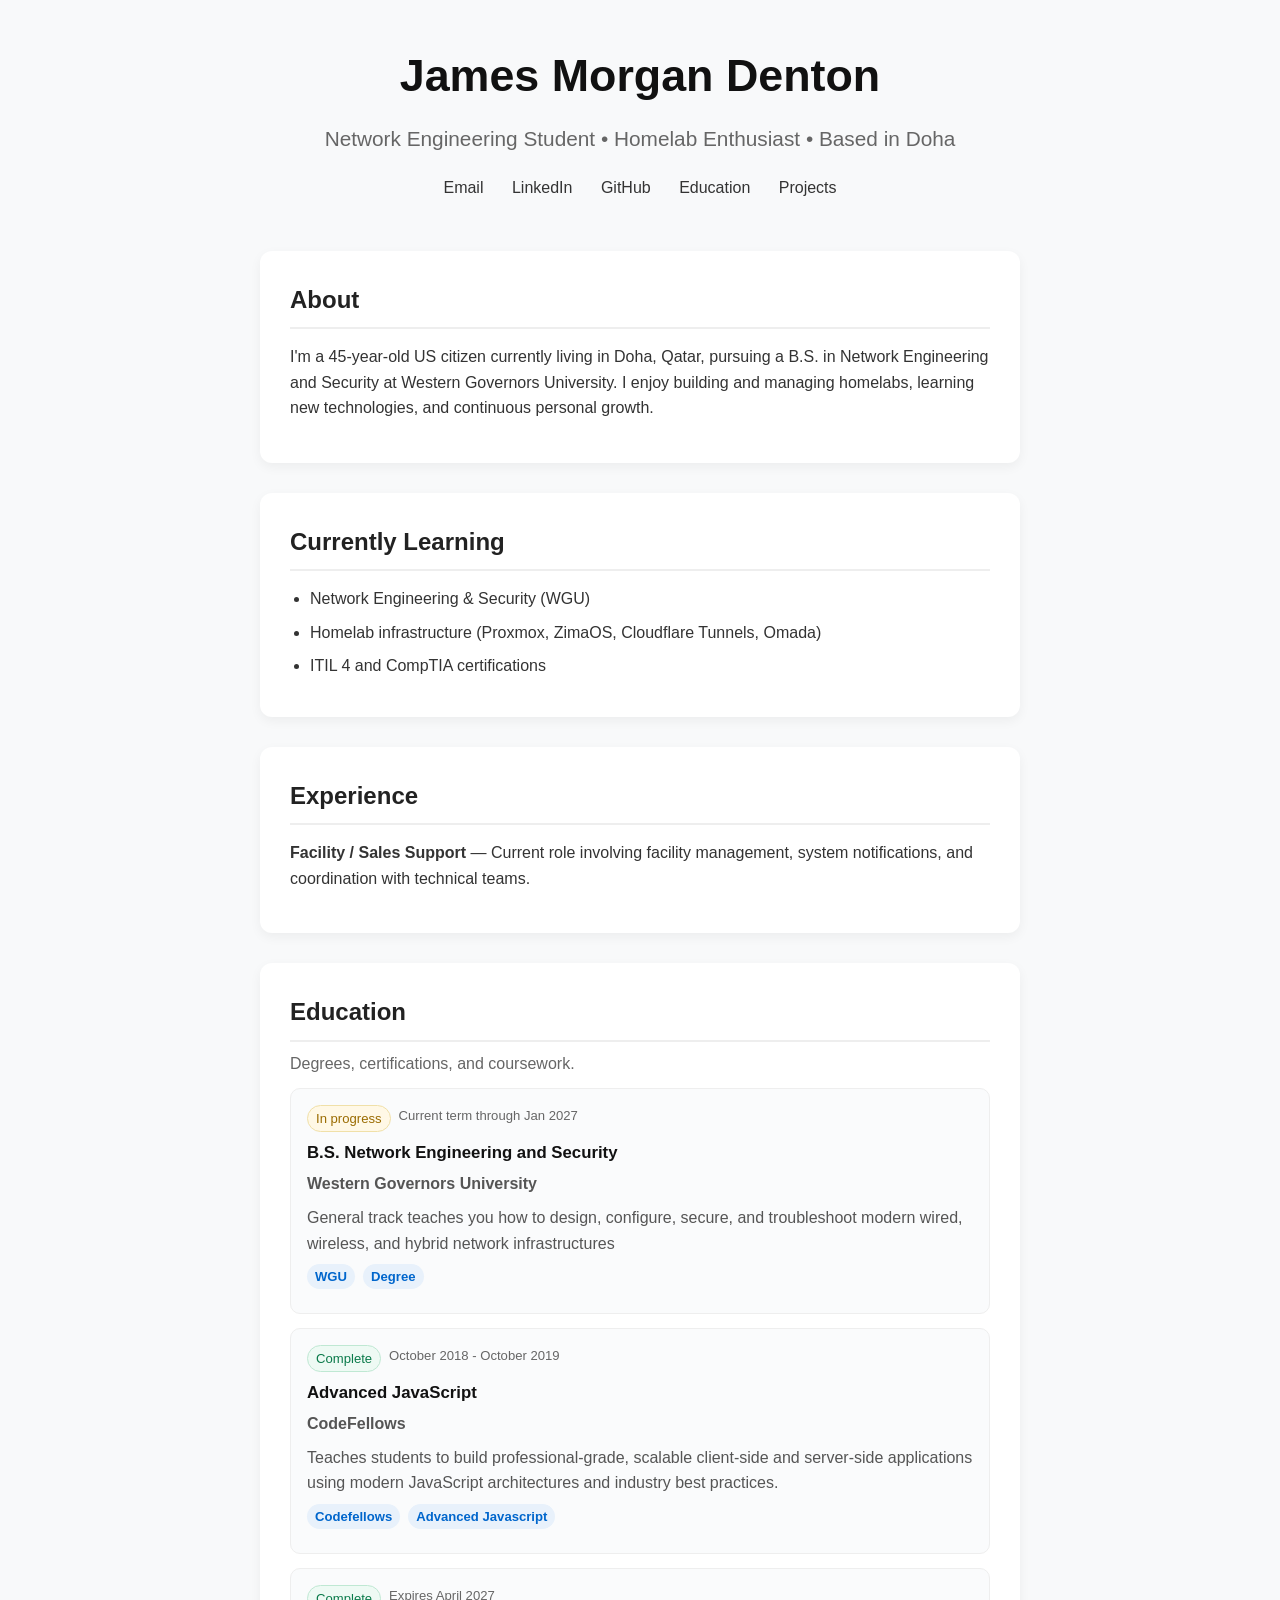
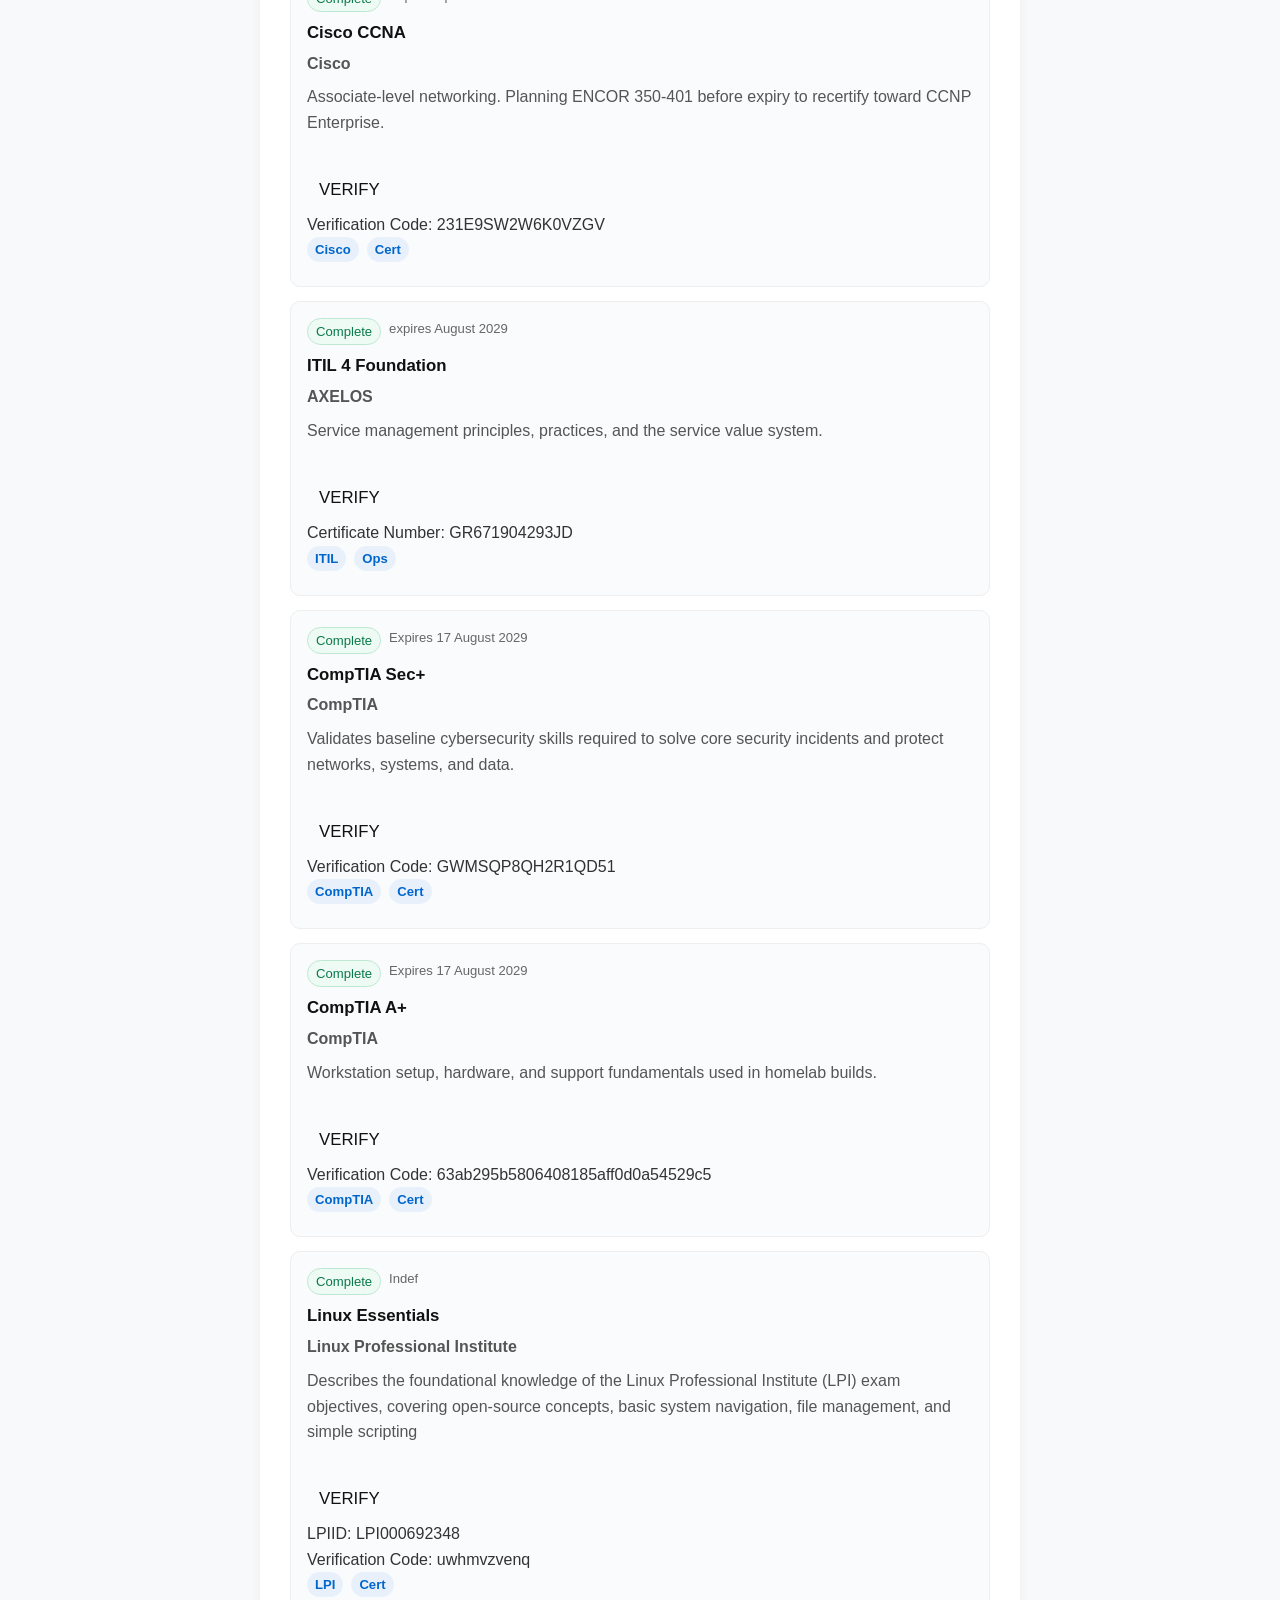
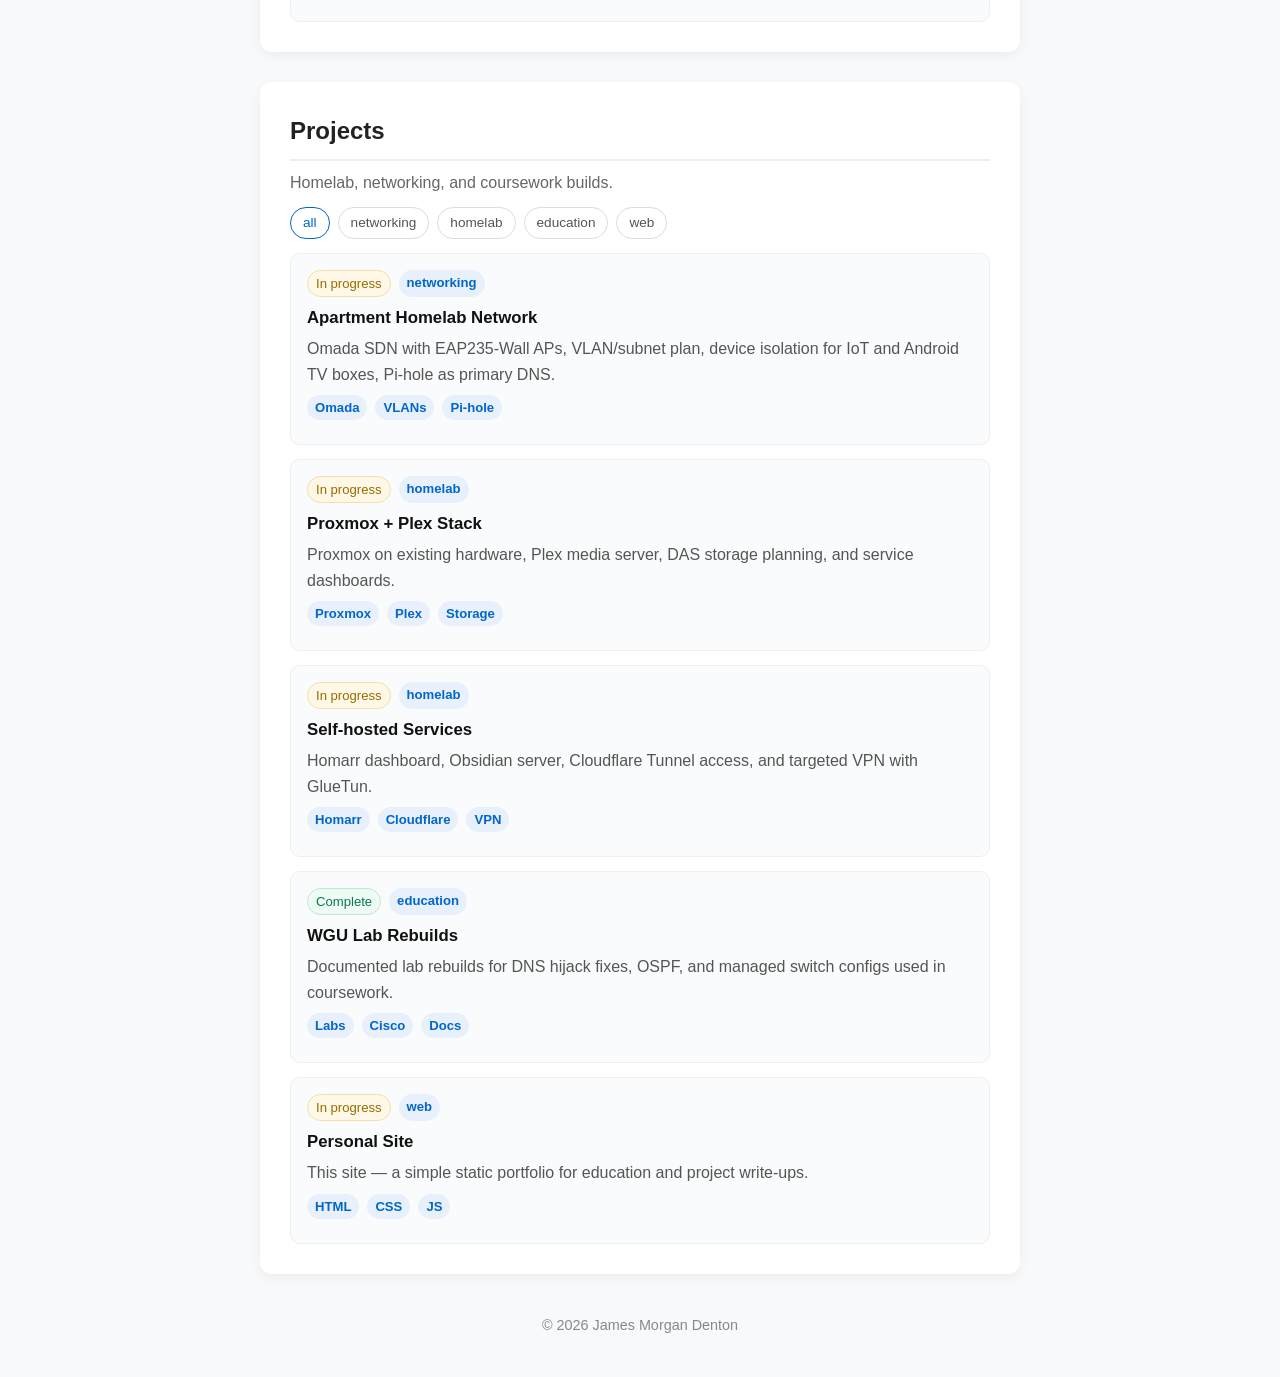
==== index.html @ 91a885ba "Add portfolio site" ====
<!DOCTYPE html>
<html lang="en">
<head>
  <meta charset="UTF-8">
  <meta name="viewport" content="width=device-width, initial-scale=1.0">
  <title>James Morgan Denton</title>
  <link rel="stylesheet" href="style.css">
</head>
<body>
  <div class="container">
    <header>
      <h1>James Morgan Denton</h1>
      <div class="subtitle">Network Engineering Student • Homelab Enthusiast • Based in Doha</div>
      <div class="links">
        <a href="mailto:jamesmorgandenton@gmail.com">Email</a>
        <a href="https://www.linkedin.com/in/jamesmorgandenton">LinkedIn</a>
        <a href="https://github.com/sgtbelly">GitHub</a>
        <a href="#education">Education</a>
        <a href="#projects">Projects</a>
      </div>
    </header>

    <section>
      <h2>About</h2>
      <p>I'm a 45-year-old US citizen currently living in Doha, Qatar, pursuing a B.S. in Network Engineering and Security at 
        Western Governors University. I enjoy building and managing homelabs, learning new technologies, and continuous personal growth.</p>
    </section>

    <section>
      <h2>Currently Learning</h2>
      <ul>
        <li>Network Engineering &amp; Security (WGU)</li>
        <li>Homelab infrastructure (Proxmox, ZimaOS, Cloudflare Tunnels, Omada)</li>
        <li>ITIL 4 and CompTIA certifications</li>
      </ul>
    </section>

    <section>
      <h2>Experience</h2>
      <p><strong>Facility / Sales Support</strong> — Current role involving facility management, system notifications, 
        and coordination with technical teams.</p>
    </section>

    <section id="education">
      <h2>Education</h2>
      <p class="section-intro">Degrees, certifications, and coursework.</p>
      <div id="education-list" class="card-list"></div>
    </section>

    <section id="projects">
      <h2>Projects</h2>
      <p class="section-intro">Homelab, networking, and coursework builds.</p>
      <div id="project-filters" class="filters"></div>
      <div id="projects-list" class="card-list"></div>
    </section>

    <footer>
      © 2026 James Morgan Denton
    </footer>
  </div>

  <script src="education.js"></script>
  <script src="projects.js"></script>
</body>
</html>
---- style.css ----
* {
  margin: 0;
  padding: 0;
  box-sizing: border-box;
}
body {
  font-family: -apple-system, BlinkMacSystemFont, "Segoe UI", Roboto, Helvetica, Arial, sans-serif;
  line-height: 1.6;
  color: #333;
  background: #f8f9fa;
}
.container {
  max-width: 800px;
  margin: 0 auto;
  padding: 40px 20px;
}
header {
  text-align: center;
  margin-bottom: 50px;
}
h1 {
  font-size: 2.8rem;
  margin-bottom: 10px;
  color: #111;
}
.subtitle {
  font-size: 1.3rem;
  color: #666;
  margin-bottom: 20px;
}
a {
  display: inline-block;
  margin: 0 12px;
  color: inherit;
  text-decoration: none;
  font-weight: 500;
}
a:hover {
  text-decoration: underline;
}

.links a {
  display: inline-block;
  margin: 0 12px;
  color: inherit;
  text-decoration: none;
  font-weight: 500;
}
.links a:hover {
  text-decoration: underline;
}
section {
  background: white;
  padding: 30px;
  border-radius: 12px;
  margin-bottom: 30px;
  box-shadow: 0 4px 12px rgba(0,0,0,0.05);
}
h2 {
  font-size: 1.5rem;
  margin-bottom: 15px;
  color: #222;
  border-bottom: 2px solid #eee;
  padding-bottom: 8px;
}
p {
  margin-bottom: 12px;
}
.section-intro {
  color: #666;
  margin-top: -6px;
}
ul {
  padding-left: 20px;
}
li {
  margin-bottom: 8px;
}
footer {
  text-align: center;
  margin-top: 40px;
  color: #888;
  font-size: 0.9rem;
}
.card-list {
  display: grid;
  gap: 14px;
}
.card {
  border: 1px solid #eee;
  border-radius: 10px;
  padding: 16px;
  background: #fafbfc;
}
.card h3 {
  font-size: 1.05rem;
  margin-bottom: 4px;
  color: #111;
}
.card p {
  margin-bottom: 8px;
  color: #555;
}
.meta {
  display: flex;
  flex-wrap: wrap;
  gap: 8px;
  margin-bottom: 8px;
  font-size: 0.82rem;
  color: #666;
}
.tag {
  background: #e8f1fb;
  color: #0066cc;
  border-radius: 999px;
  padding: 2px 8px;
  font-weight: 600;
}
.status {
  border: 1px solid #ddd;
  border-radius: 999px;
  padding: 2px 8px;
}
.status.complete {
  color: #0a7a4a;
  border-color: #bfe8d3;
  background: #eefaf4;
}
.status.in-progress {
  color: #9a6b00;
  border-color: #f0e0a8;
  background: #fff8e6;
}
.filters {
  display: flex;
  flex-wrap: wrap;
  gap: 8px;
  margin-bottom: 14px;
}
.filter-btn {
  font: inherit;
  font-size: 0.85rem;
  background: #fff;
  border: 1px solid #ddd;
  border-radius: 999px;
  padding: 4px 12px;
  cursor: pointer;
  color: #555;
}
.filter-btn.active,
.filter-btn:hover {
  border-color: #0066cc;
  color: #0066cc;
}
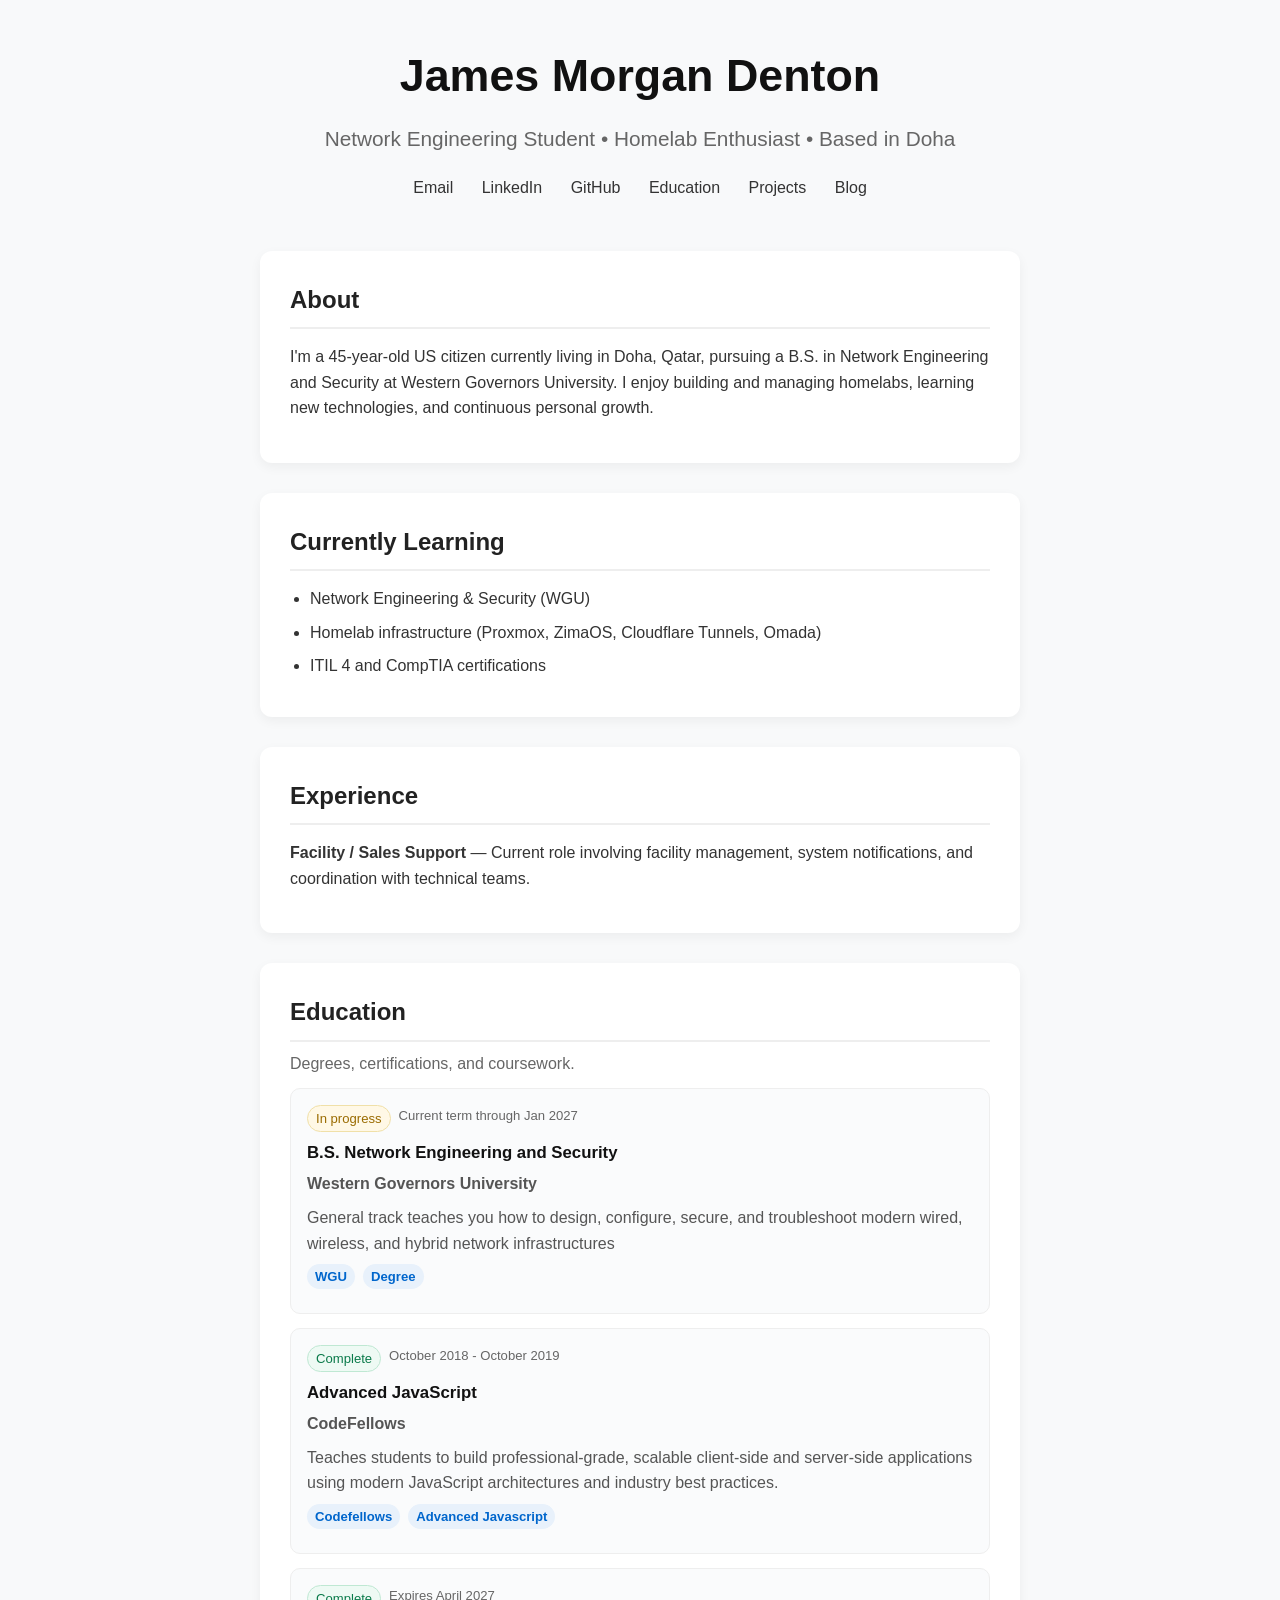
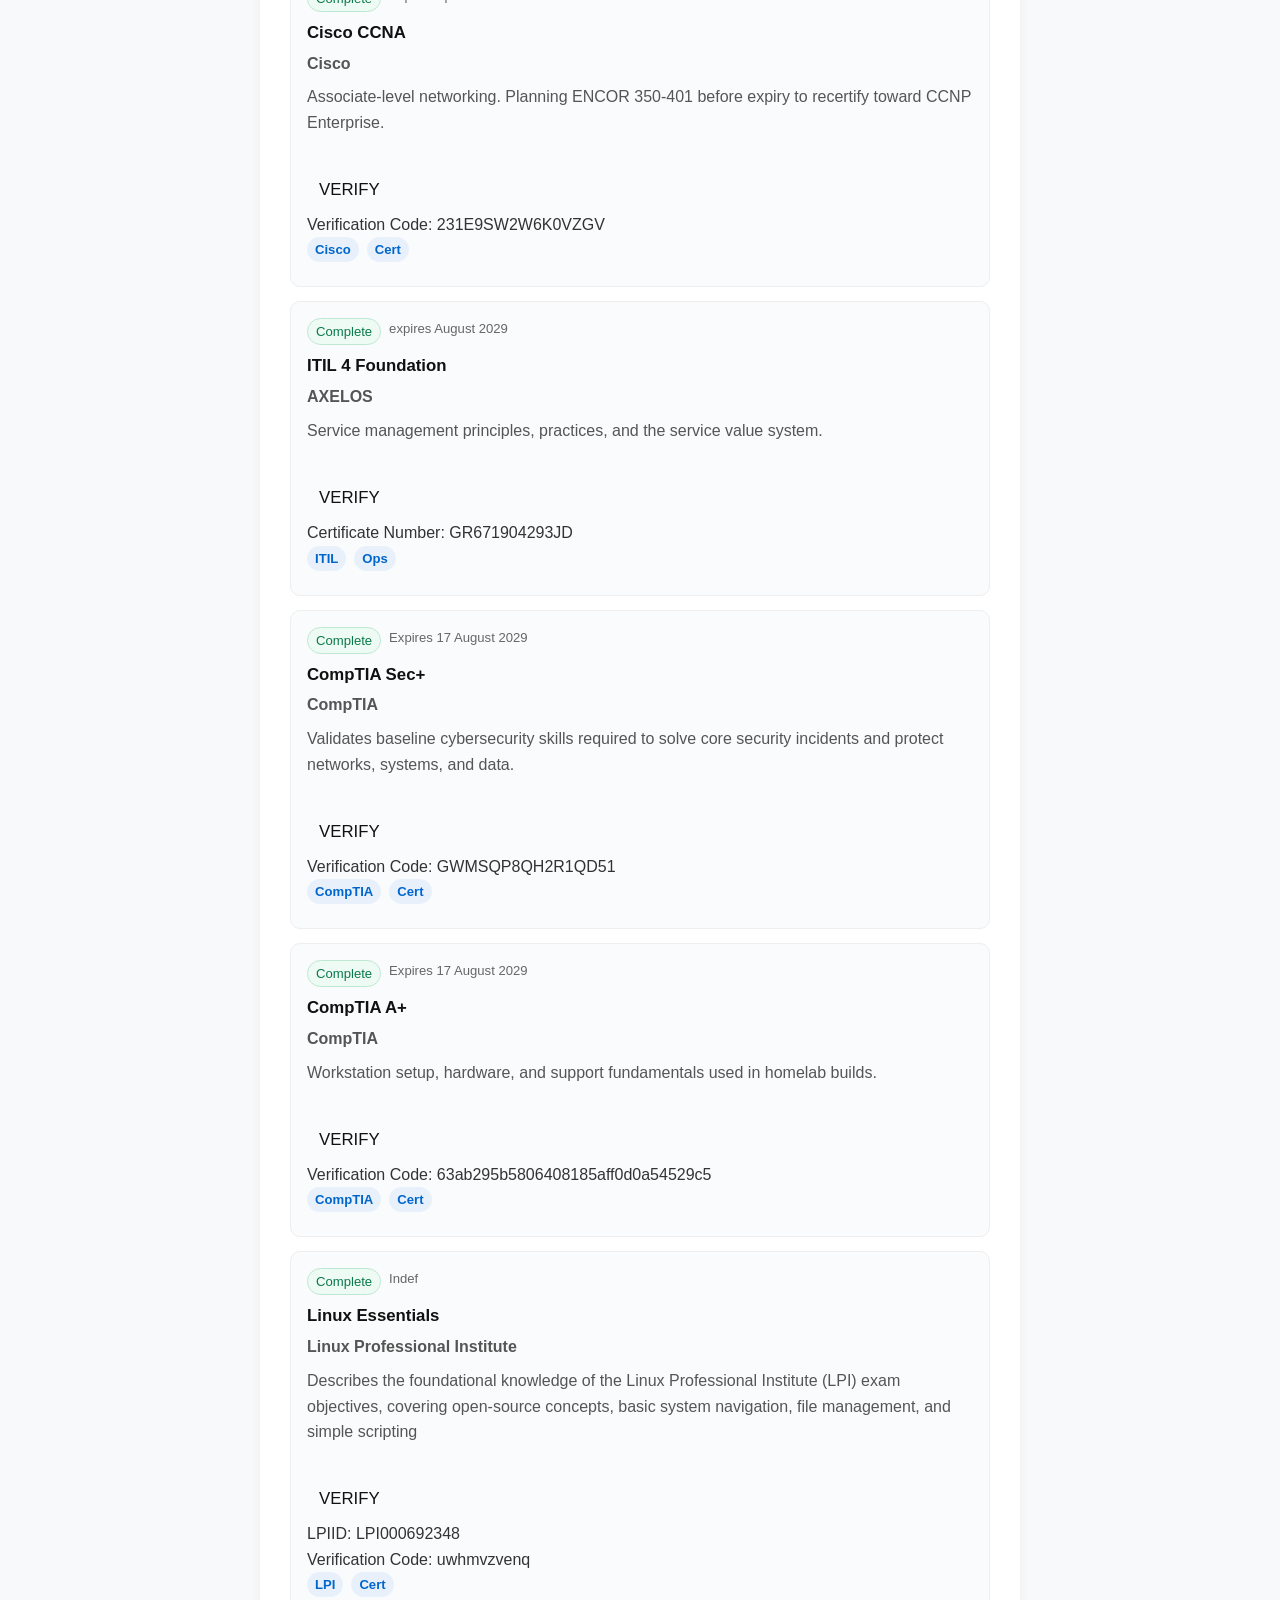
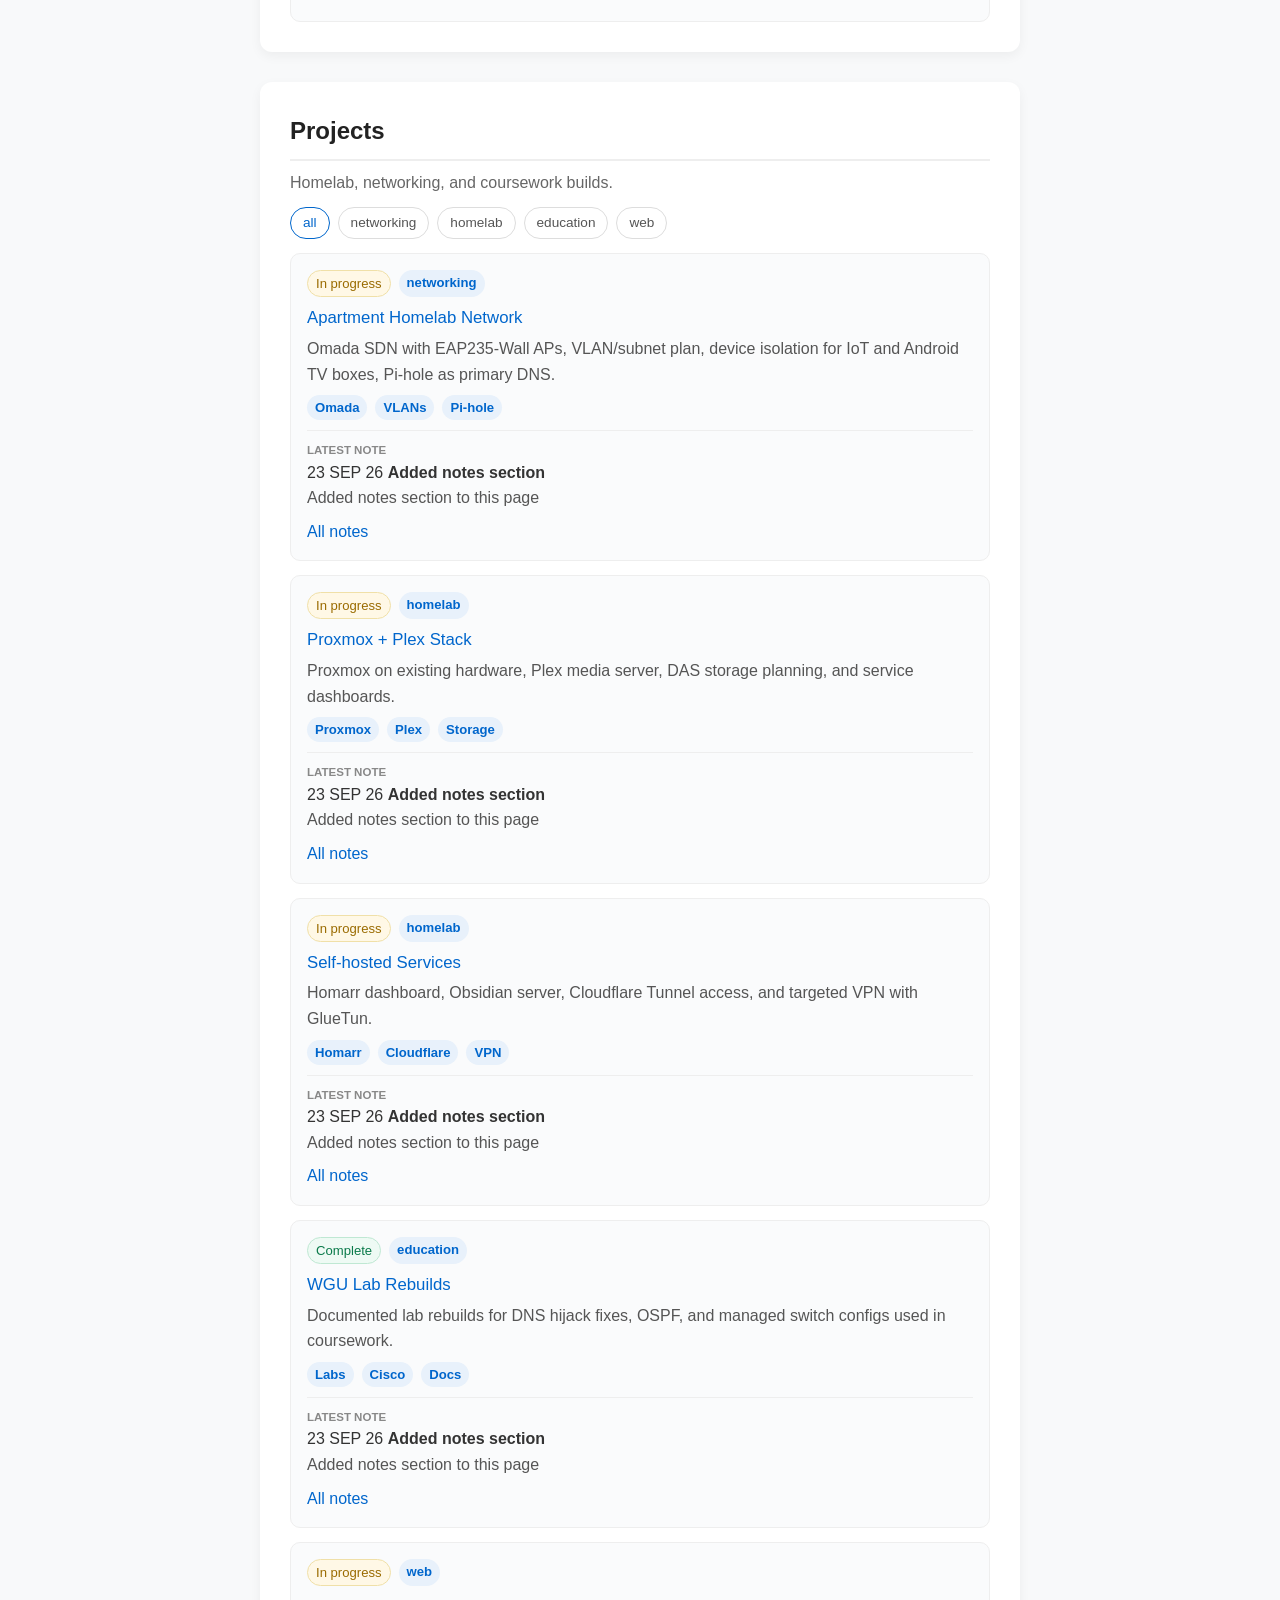
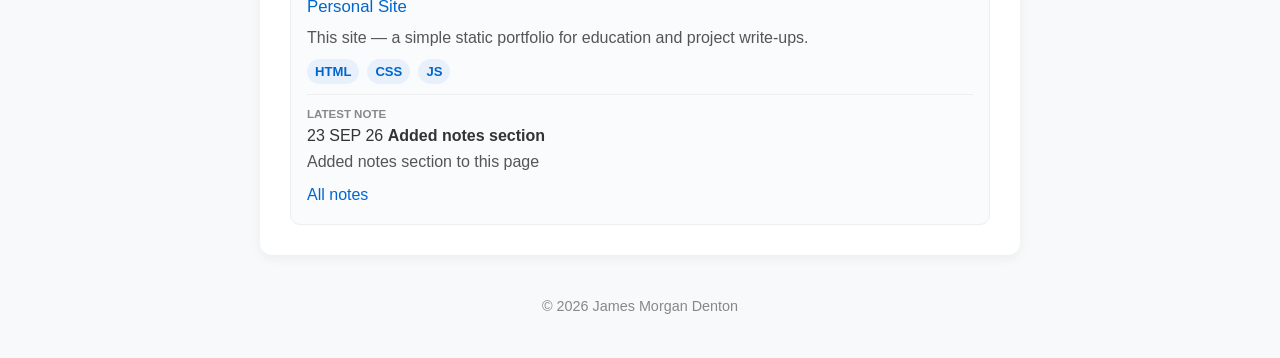
==== commit 7d8fe85d: "Added Project pages and card links" ====
--- a/index.html
+++ b/index.html
@@ -17,6 +17,7 @@
         <a href="https://github.com/sgtbelly">GitHub</a>
         <a href="#education">Education</a>
         <a href="#projects">Projects</a>
+        <a href="blog.html">Blog</a>
       </div>
     </header>
 
--- a/style.css
+++ b/style.css
@@ -152,3 +152,7 @@
   border-color: #0066cc;
   color: #0066cc;
 }
+
+.card-title, .log-link { display: inline; margin: 0; color: #0066cc; }
+.project-log { margin-top: 10px; padding-top: 10px; border-top: 1px solid #eee; }
+.log-label { font-size: 0.72rem; font-weight: 700; text-transform: uppercase; color: #888; }
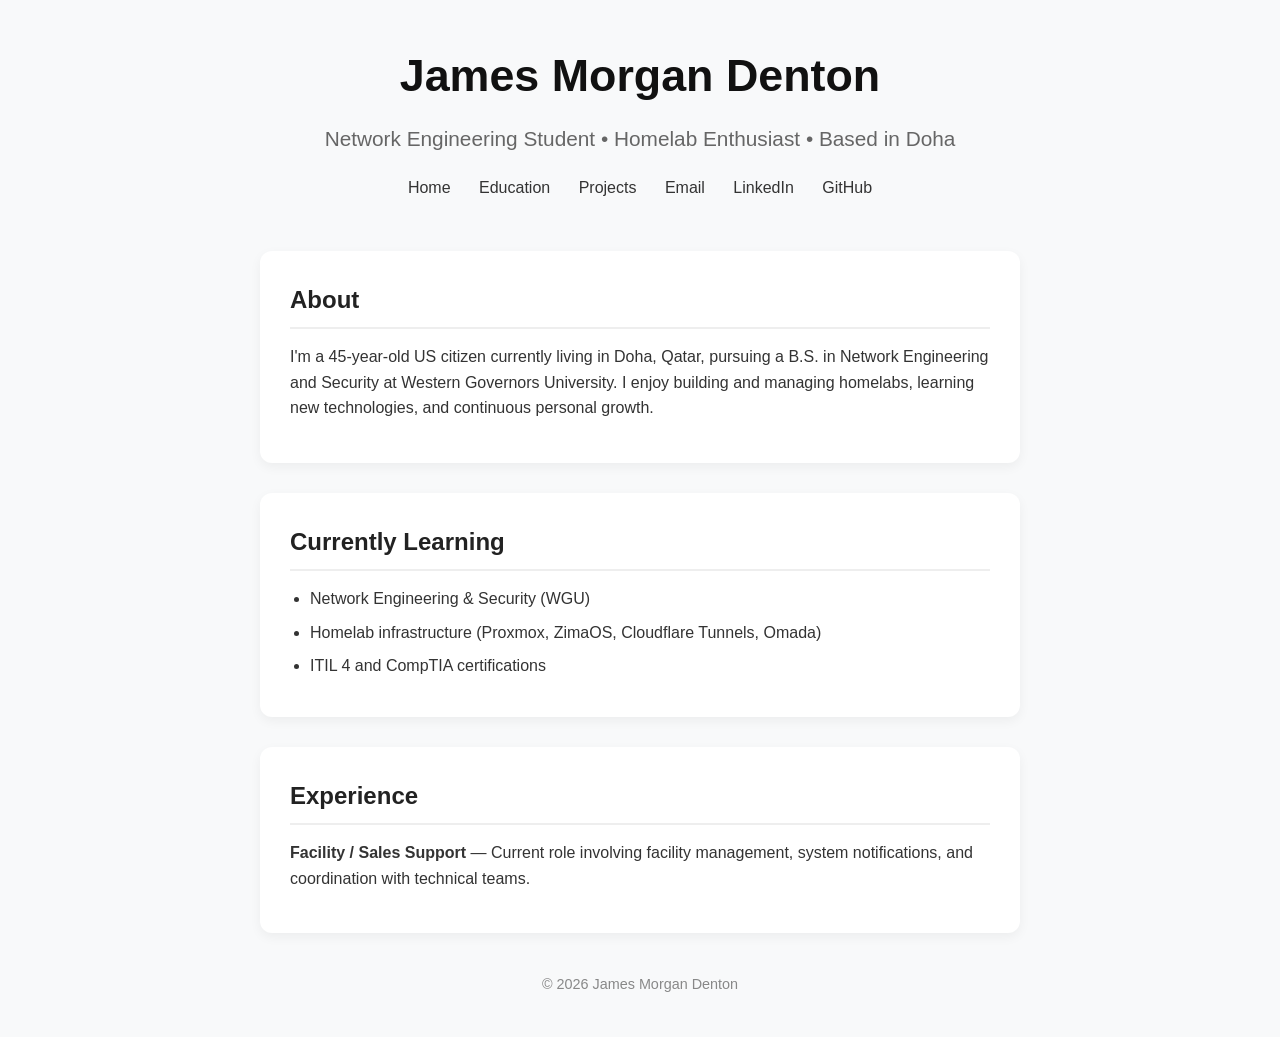
==== commit 3156f049: "added pages for education and projects so all the containers aren't on the index.html page" ====
--- a/index.html
+++ b/index.html
@@ -12,12 +12,13 @@
       <h1>James Morgan Denton</h1>
       <div class="subtitle">Network Engineering Student • Homelab Enthusiast • Based in Doha</div>
       <div class="links">
+        <a href="./index.html">Home</a>        
+        <a href="./education.html">Education</a>
+        <a href="./projects.html">Projects</a>
         <a href="mailto:jamesmorgandenton@gmail.com">Email</a>
         <a href="https://www.linkedin.com/in/jamesmorgandenton">LinkedIn</a>
         <a href="https://github.com/sgtbelly">GitHub</a>
-        <a href="#education">Education</a>
-        <a href="#projects">Projects</a>
-        <a href="blog.html">Blog</a>
+
       </div>
     </header>
 
@@ -42,19 +43,6 @@
         and coordination with technical teams.</p>
     </section>
 
-    <section id="education">
-      <h2>Education</h2>
-      <p class="section-intro">Degrees, certifications, and coursework.</p>
-      <div id="education-list" class="card-list"></div>
-    </section>
-
-    <section id="projects">
-      <h2>Projects</h2>
-      <p class="section-intro">Homelab, networking, and coursework builds.</p>
-      <div id="project-filters" class="filters"></div>
-      <div id="projects-list" class="card-list"></div>
-    </section>
-
     <footer>
       © 2026 James Morgan Denton
     </footer>
--- a/style.css
+++ b/style.css
@@ -153,6 +153,6 @@
   color: #0066cc;
 }
 
-.card-title, .log-link { display: inline; margin: 0; color: #0066cc; }
+.card-title, .log-link { display: inline; margin: 0; color:inherit; }
 .project-log { margin-top: 10px; padding-top: 10px; border-top: 1px solid #eee; }
 .log-label { font-size: 0.72rem; font-weight: 700; text-transform: uppercase; color: #888; }
